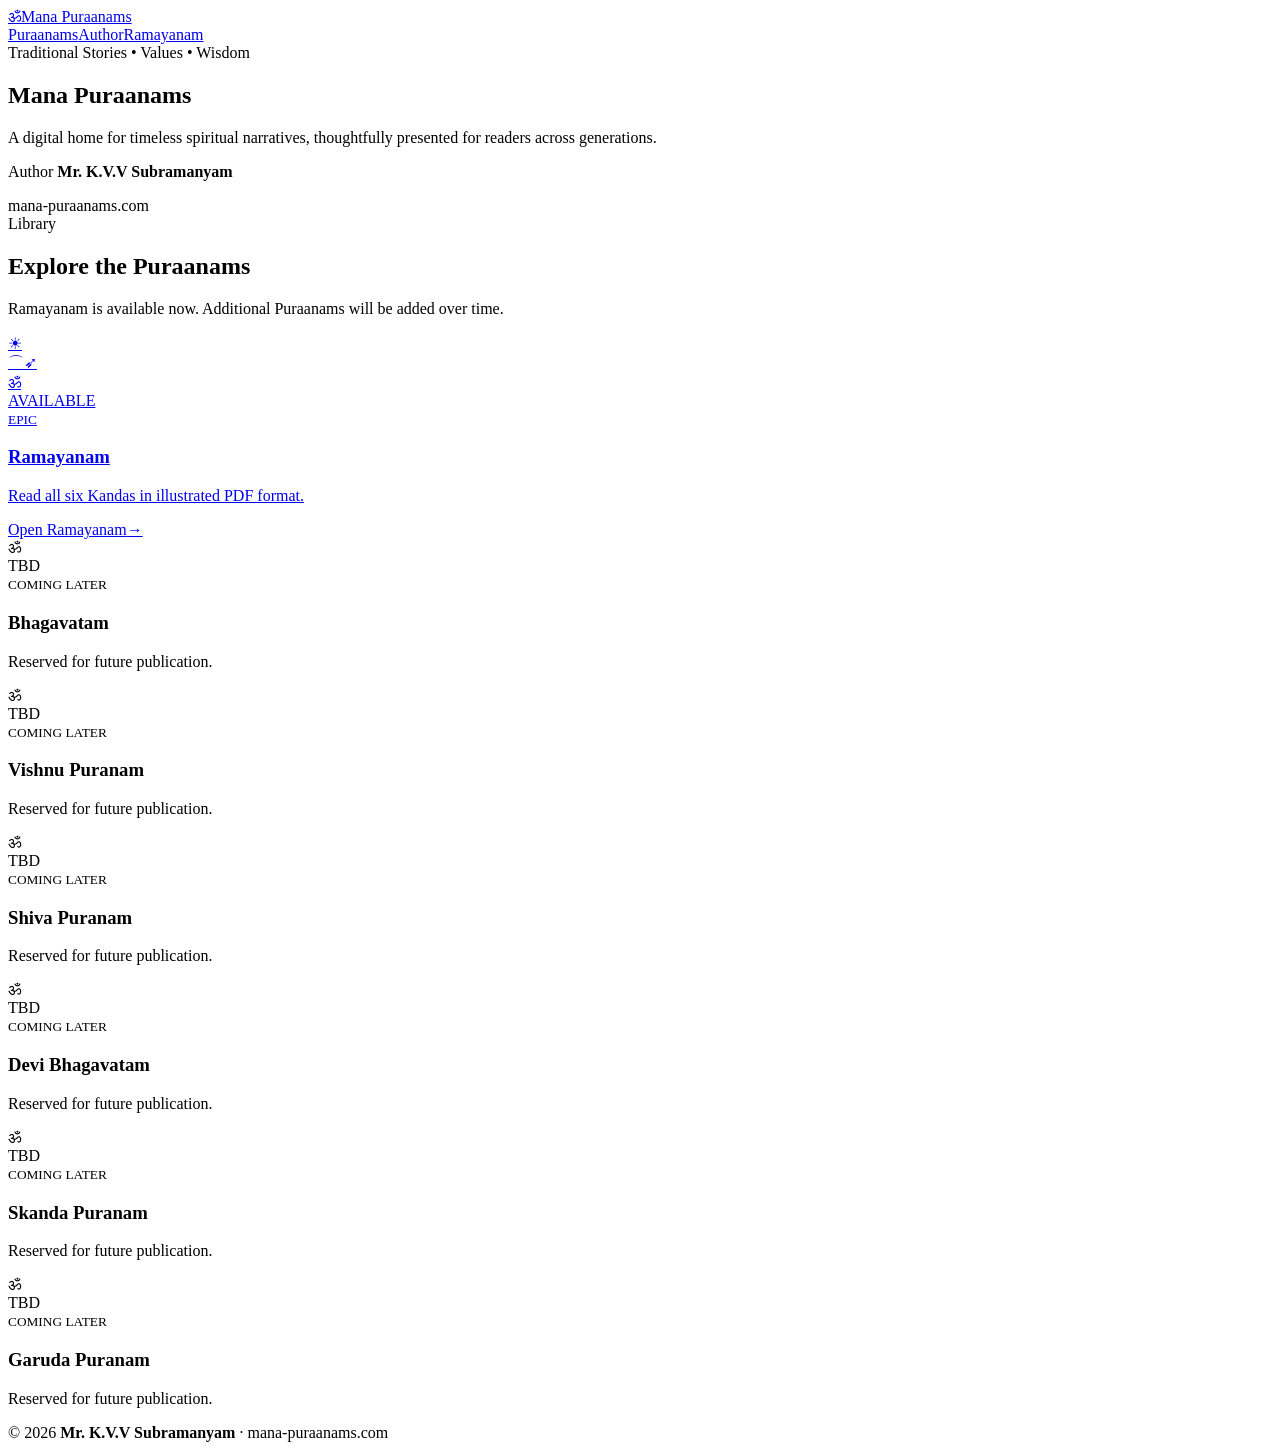
==== index.html @ 80e73da9 "Add Mana Puraanams home page" ====
<!doctype html><html lang="en"><head><meta charset="utf-8"><meta name="viewport" content="width=device-width,initial-scale=1"><title>Mana Puraanams | Mr. K.V.V Subramanyam</title><meta name="description" content="Mana Puraanams — traditional spiritual writings by Mr. K.V.V Subramanyam."><link rel="stylesheet" href="styles.css"></head><body><header class="topbar"><a class="brand" href="index.html"><span class="om">ॐ</span><span>Mana Puraanams</span></a><nav><a href="#library">Puraanams</a><a href="#author">Author</a><a href="ramayanam.html">Ramayanam</a></nav></header><main><section class="hero" id="author"><div class="eyebrow">Traditional Stories • Values • Wisdom</div><h1>Mana Puraanams</h1><p>A digital home for timeless spiritual narratives, thoughtfully presented for readers across generations.</p><p class="author">Author <strong>Mr. K.V.V Subramanyam</strong></p><div class="domain">mana-puraanams.com</div></section><section class="section" id="library"><div class="section-head"><div><div class="eyebrow">Library</div><h2>Explore the Puraanams</h2></div><p>Ramayanam is available now. Additional Puraanams will be added over time.</p></div><div class="grid"><a class="card active" href="ramayanam.html"><div class="thumb ramayana"><span class="sun">☀</span><div class="bow">⌒➶</div><div class="temple">ॐ</div><span class="badge">AVAILABLE</span></div><div class="body"><small>EPIC</small><h3>Ramayanam</h3><p>Read all six Kandas in illustrated PDF format.</p></div><div class="foot"><span>Open Ramayanam</span><b>→</b></div></a><article class="card tbd"><div class="thumb"><div class="symbol">ॐ</div><span class="badge">TBD</span></div><div class="body"><small>COMING LATER</small><h3>Bhagavatam</h3><p>Reserved for future publication.</p></div></article><article class="card tbd"><div class="thumb"><div class="symbol">ॐ</div><span class="badge">TBD</span></div><div class="body"><small>COMING LATER</small><h3>Vishnu Puranam</h3><p>Reserved for future publication.</p></div></article><article class="card tbd"><div class="thumb"><div class="symbol">ॐ</div><span class="badge">TBD</span></div><div class="body"><small>COMING LATER</small><h3>Shiva Puranam</h3><p>Reserved for future publication.</p></div></article><article class="card tbd"><div class="thumb"><div class="symbol">ॐ</div><span class="badge">TBD</span></div><div class="body"><small>COMING LATER</small><h3>Devi Bhagavatam</h3><p>Reserved for future publication.</p></div></article><article class="card tbd"><div class="thumb"><div class="symbol">ॐ</div><span class="badge">TBD</span></div><div class="body"><small>COMING LATER</small><h3>Skanda Puranam</h3><p>Reserved for future publication.</p></div></article><article class="card tbd"><div class="thumb"><div class="symbol">ॐ</div><span class="badge">TBD</span></div><div class="body"><small>COMING LATER</small><h3>Garuda Puranam</h3><p>Reserved for future publication.</p></div></article></div></section></main><footer>© <span id="y"></span> <strong>Mr. K.V.V Subramanyam</strong> · mana-puraanams.com</footer><script>document.getElementById('y').textContent=new Date().getFullYear()</script></body></html>
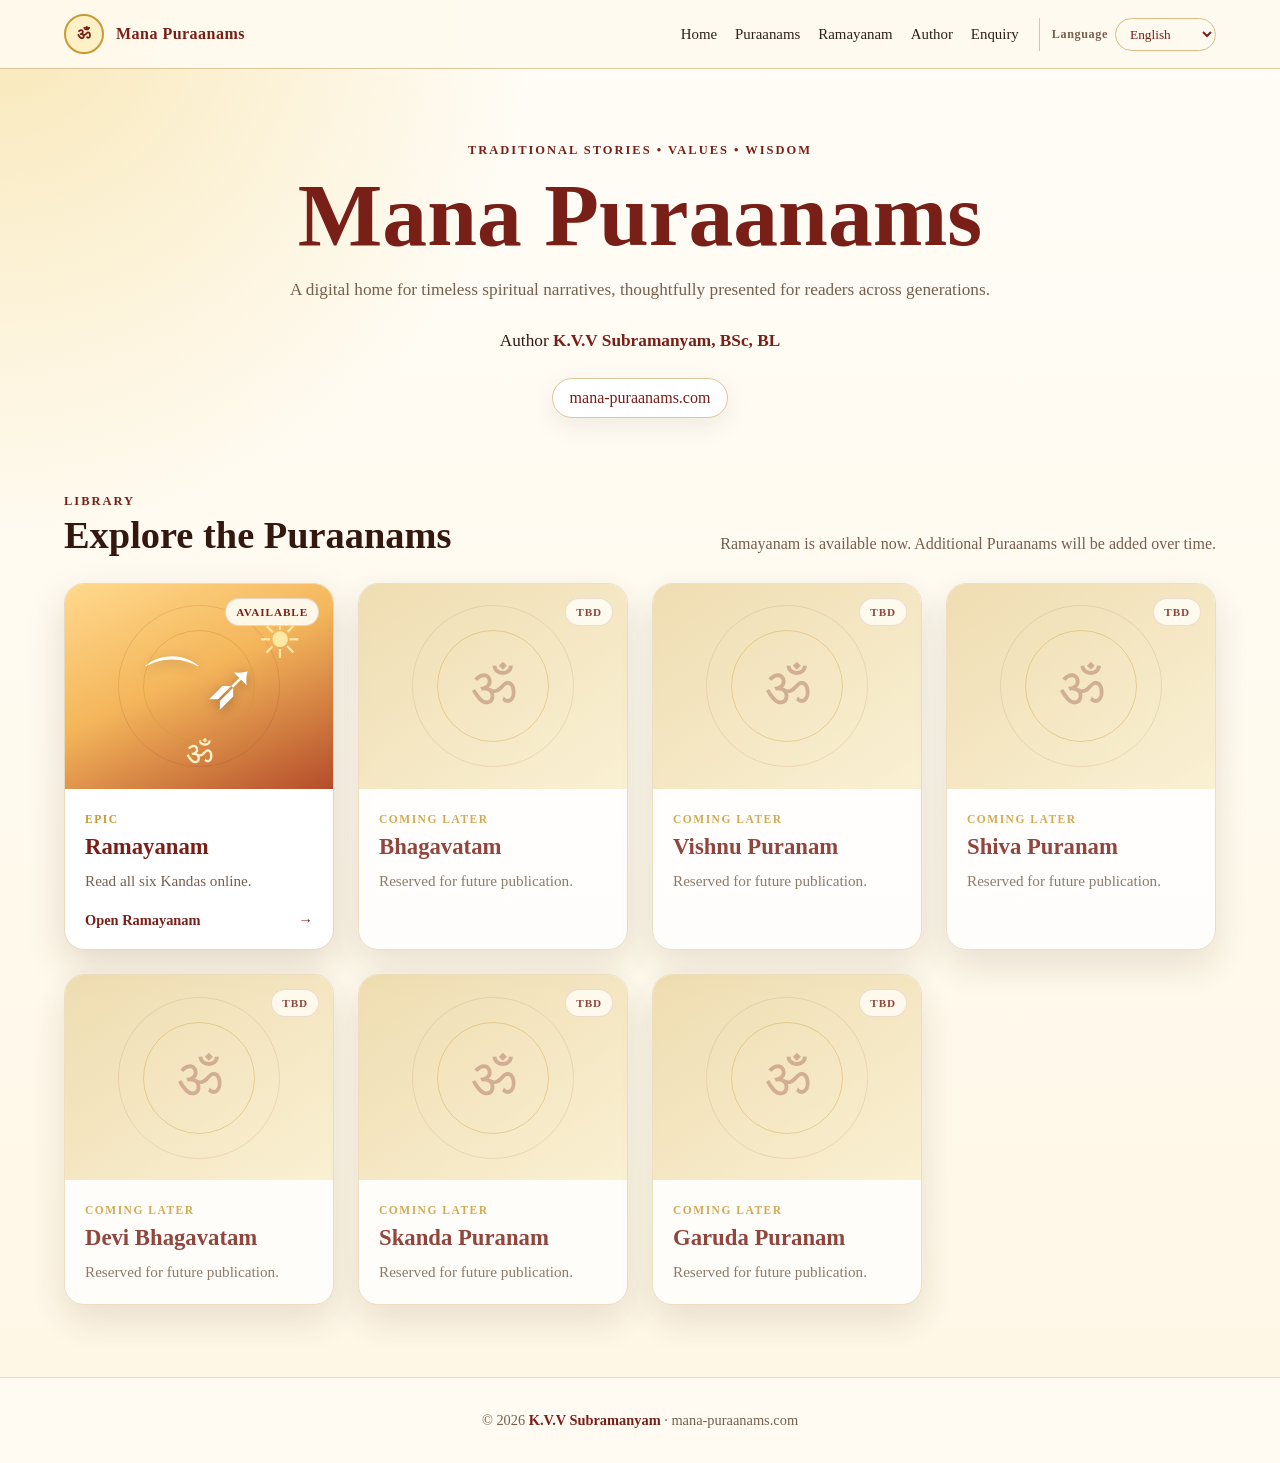
==== commit f753cc2c: "Link author, enquiry and language selector from home page" ====
--- a/index.html
+++ b/index.html
@@ -1 +1 @@
-<!doctype html><html lang="en"><head><meta charset="utf-8"><meta name="viewport" content="width=device-width,initial-scale=1"><title>Mana Puraanams | Mr. K.V.V Subramanyam</title><meta name="description" content="Mana Puraanams — traditional spiritual writings by Mr. K.V.V Subramanyam."><link rel="stylesheet" href="styles.css"></head><body><header class="topbar"><a class="brand" href="index.html"><span class="om">ॐ</span><span>Mana Puraanams</span></a><nav><a href="#library">Puraanams</a><a href="#author">Author</a><a href="ramayanam.html">Ramayanam</a></nav></header><main><section class="hero" id="author"><div class="eyebrow">Traditional Stories • Values • Wisdom</div><h1>Mana Puraanams</h1><p>A digital home for timeless spiritual narratives, thoughtfully presented for readers across generations.</p><p class="author">Author <strong>Mr. K.V.V Subramanyam</strong></p><div class="domain">mana-puraanams.com</div></section><section class="section" id="library"><div class="section-head"><div><div class="eyebrow">Library</div><h2>Explore the Puraanams</h2></div><p>Ramayanam is available now. Additional Puraanams will be added over time.</p></div><div class="grid"><a class="card active" href="ramayanam.html"><div class="thumb ramayana"><span class="sun">☀</span><div class="bow">⌒➶</div><div class="temple">ॐ</div><span class="badge">AVAILABLE</span></div><div class="body"><small>EPIC</small><h3>Ramayanam</h3><p>Read all six Kandas in illustrated PDF format.</p></div><div class="foot"><span>Open Ramayanam</span><b>→</b></div></a><article class="card tbd"><div class="thumb"><div class="symbol">ॐ</div><span class="badge">TBD</span></div><div class="body"><small>COMING LATER</small><h3>Bhagavatam</h3><p>Reserved for future publication.</p></div></article><article class="card tbd"><div class="thumb"><div class="symbol">ॐ</div><span class="badge">TBD</span></div><div class="body"><small>COMING LATER</small><h3>Vishnu Puranam</h3><p>Reserved for future publication.</p></div></article><article class="card tbd"><div class="thumb"><div class="symbol">ॐ</div><span class="badge">TBD</span></div><div class="body"><small>COMING LATER</small><h3>Shiva Puranam</h3><p>Reserved for future publication.</p></div></article><article class="card tbd"><div class="thumb"><div class="symbol">ॐ</div><span class="badge">TBD</span></div><div class="body"><small>COMING LATER</small><h3>Devi Bhagavatam</h3><p>Reserved for future publication.</p></div></article><article class="card tbd"><div class="thumb"><div class="symbol">ॐ</div><span class="badge">TBD</span></div><div class="body"><small>COMING LATER</small><h3>Skanda Puranam</h3><p>Reserved for future publication.</p></div></article><article class="card tbd"><div class="thumb"><div class="symbol">ॐ</div><span class="badge">TBD</span></div><div class="body"><small>COMING LATER</small><h3>Garuda Puranam</h3><p>Reserved for future publication.</p></div></article></div></section></main><footer>© <span id="y"></span> <strong>Mr. K.V.V Subramanyam</strong> · mana-puraanams.com</footer><script>document.getElementById('y').textContent=new Date().getFullYear()</script></body></html>+<!doctype html><html lang="en"><head><meta charset="utf-8"><meta name="viewport" content="width=device-width,initial-scale=1"><title>Mana Puraanams | K.V.V Subramanyam</title><meta name="description" content="Mana Puraanams — traditional spiritual writings by K.V.V Subramanyam."><link rel="stylesheet" href="styles.css"><script src="site.js" defer></script></head><body><header class="topbar"><a class="brand" href="index.html"><span class="om">ॐ</span><span>Mana Puraanams</span></a><nav></nav></header><main><section class="hero"><div class="eyebrow">Traditional Stories • Values • Wisdom</div><h1>Mana Puraanams</h1><p>A digital home for timeless spiritual narratives, thoughtfully presented for readers across generations.</p><p class="author">Author <strong><a href="author.html">K.V.V Subramanyam, BSc, BL</a></strong></p><div class="domain">mana-puraanams.com</div></section><section class="section" id="library"><div class="section-head"><div><div class="eyebrow">Library</div><h2>Explore the Puraanams</h2></div><p>Ramayanam is available now. Additional Puraanams will be added over time.</p></div><div class="grid"><a class="card active" href="ramayanam.html"><div class="thumb ramayana"><span class="sun">☀</span><div class="bow">⌒➶</div><div class="temple">ॐ</div><span class="badge">AVAILABLE</span></div><div class="body"><small>EPIC</small><h3>Ramayanam</h3><p>Read all six Kandas online.</p></div><div class="foot"><span>Open Ramayanam</span><b>→</b></div></a><article class="card tbd"><div class="thumb"><div class="symbol">ॐ</div><span class="badge">TBD</span></div><div class="body"><small>COMING LATER</small><h3>Bhagavatam</h3><p>Reserved for future publication.</p></div></article><article class="card tbd"><div class="thumb"><div class="symbol">ॐ</div><span class="badge">TBD</span></div><div class="body"><small>COMING LATER</small><h3>Vishnu Puranam</h3><p>Reserved for future publication.</p></div></article><article class="card tbd"><div class="thumb"><div class="symbol">ॐ</div><span class="badge">TBD</span></div><div class="body"><small>COMING LATER</small><h3>Shiva Puranam</h3><p>Reserved for future publication.</p></div></article><article class="card tbd"><div class="thumb"><div class="symbol">ॐ</div><span class="badge">TBD</span></div><div class="body"><small>COMING LATER</small><h3>Devi Bhagavatam</h3><p>Reserved for future publication.</p></div></article><article class="card tbd"><div class="thumb"><div class="symbol">ॐ</div><span class="badge">TBD</span></div><div class="body"><small>COMING LATER</small><h3>Skanda Puranam</h3><p>Reserved for future publication.</p></div></article><article class="card tbd"><div class="thumb"><div class="symbol">ॐ</div><span class="badge">TBD</span></div><div class="body"><small>COMING LATER</small><h3>Garuda Puranam</h3><p>Reserved for future publication.</p></div></article></div></section></main><footer>© <span id="y"></span> <strong>K.V.V Subramanyam</strong> · mana-puraanams.com</footer><script>document.getElementById('y').textContent=new Date().getFullYear()</script></body></html>
--- a/styles.css
+++ b/styles.css
@@ -0,0 +1 @@
+:root{--maroon:#781f18;--deep:#34170f;--gold:#c99a34;--cream:#fff8e9;--paper:#f3dfb6;--ink:#2e2119;--muted:#765f4d;--shadow:0 16px 38px rgba(58,31,14,.15)}*{box-sizing:border-box}html{scroll-behavior:smooth}body{margin:0;font-family:Georgia,'Times New Roman',serif;color:var(--ink);background:radial-gradient(circle at top left,#f8e7b6 0,transparent 28%),linear-gradient(#fffdf8,#fff7e5)}a{text-decoration:none;color:inherit}.topbar{position:sticky;top:0;z-index:20;display:flex;justify-content:space-between;align-items:center;padding:14px clamp(20px,5vw,70px);background:rgba(255,250,239,.95);border-bottom:1px solid #dcc79b;backdrop-filter:blur(12px)}.brand{display:flex;align-items:center;gap:12px;color:var(--maroon);font-weight:700;letter-spacing:.03em}.om{display:grid;place-items:center;width:40px;height:40px;border:2px solid var(--gold);border-radius:50%;background:#fff1c7}.topbar nav{display:flex;gap:22px;font-size:.93rem}.topbar nav a:hover{color:var(--maroon)}.hero,.pagehero{text-align:center;padding:74px 20px 48px}.pagehero{padding-bottom:28px}.eyebrow{color:var(--maroon);font-size:.78rem;font-weight:700;letter-spacing:.16em;text-transform:uppercase}.hero h1,.pagehero h1{font-size:clamp(2.7rem,7vw,5.8rem);line-height:.95;color:var(--maroon);margin:14px 0 18px}.pagehero h1{font-size:clamp(2.5rem,6vw,4.8rem)}.hero>p,.pagehero>p{max-width:760px;margin:0 auto;color:var(--muted);font-size:1.08rem;line-height:1.7}.author{margin-top:22px!important;color:var(--deep)!important}.author strong{color:var(--maroon)}.domain{display:inline-block;margin-top:22px;padding:10px 17px;border:1px solid #dcc79b;background:#fff;border-radius:999px;color:var(--maroon);box-shadow:0 8px 24px rgba(70,40,20,.08)}.section{max-width:1400px;margin:auto;padding:28px clamp(20px,5vw,78px) 72px}.section-head{display:flex;justify-content:space-between;align-items:end;gap:28px;margin-bottom:26px}.section-head h2{margin:4px 0 0;font-size:clamp(1.9rem,3vw,2.8rem);color:var(--deep)}.section-head p{max-width:560px;margin:0;color:var(--muted);line-height:1.6}.grid{display:grid;grid-template-columns:repeat(auto-fit,minmax(245px,1fr));gap:24px}.kandas{grid-template-columns:repeat(auto-fit,minmax(280px,1fr))}.card{overflow:hidden;border:1px solid #ead9b8;border-radius:20px;background:#fff;box-shadow:var(--shadow);transition:.22s}.active:hover{transform:translateY(-5px);box-shadow:0 20px 44px rgba(58,31,14,.2);border-color:#d6af5f}.thumb{height:205px;position:relative;display:grid;place-items:center;background:linear-gradient(145deg,#ecd7a5,#f9efce);overflow:hidden}.thumb:before,.thumb:after{content:'';position:absolute;width:160px;height:160px;border:1px solid rgba(120,31,24,.12);border-radius:50%}.thumb:after{width:110px;height:110px;border-color:rgba(201,154,52,.45)}.ramayana{background:linear-gradient(155deg,#ffd98d 0%,#f4b65b 45%,#b44d2a 100%);color:#fff}.sun{position:absolute;top:26px;right:30px;font-size:3.2rem;color:#ffe9a4}.bow{font-size:4rem;text-shadow:0 3px 12px rgba(0,0,0,.28)}.temple{position:absolute;bottom:18px;font-size:2rem;color:#fff3c9}.symbol{font-size:3.4rem;color:rgba(120,31,24,.35)}.scene{font-size:4.1rem;filter:drop-shadow(0 5px 4px rgba(0,0,0,.12));z-index:1}.k1{background:linear-gradient(150deg,#ffe4a8,#e49b50)}.k2{background:linear-gradient(150deg,#ffe8bb,#c98b56)}.k3{background:linear-gradient(150deg,#cfe7b5,#678c50)}.k4{background:linear-gradient(150deg,#ead5ab,#b57b45)}.k5{background:linear-gradient(150deg,#c9e8ef,#5597b2)}.k6{background:linear-gradient(150deg,#e9b99e,#9d4332)}.badge{position:absolute;top:14px;right:14px;padding:7px 10px;border-radius:999px;background:rgba(255,251,241,.95);border:1px solid rgba(120,31,24,.16);font-size:.7rem;font-weight:700;letter-spacing:.08em;color:var(--maroon);z-index:2}.body{padding:20px}.body small{font-size:.72rem;color:var(--gold);letter-spacing:.13em;font-weight:700}.body h3{font-size:1.42rem;color:var(--maroon);margin:7px 0 9px}.body p{margin:0;color:var(--muted);line-height:1.55;font-size:.95rem}.foot{display:flex;justify-content:space-between;align-items:center;padding:0 20px 20px;color:var(--maroon);font-size:.9rem;font-weight:700}.tbd{opacity:.82}.crumb{font-size:.9rem;color:var(--muted);margin-bottom:16px}.crumb a{color:var(--maroon)}footer{text-align:center;border-top:1px solid #ead9b8;padding:34px 20px;color:var(--muted);background:rgba(255,255,255,.55);font-size:.9rem}footer strong{color:var(--maroon)}@media(max-width:720px){.topbar nav{display:none}.section-head{flex-direction:column;align-items:flex-start}.hero{padding-top:54px}.thumb{height:190px}}
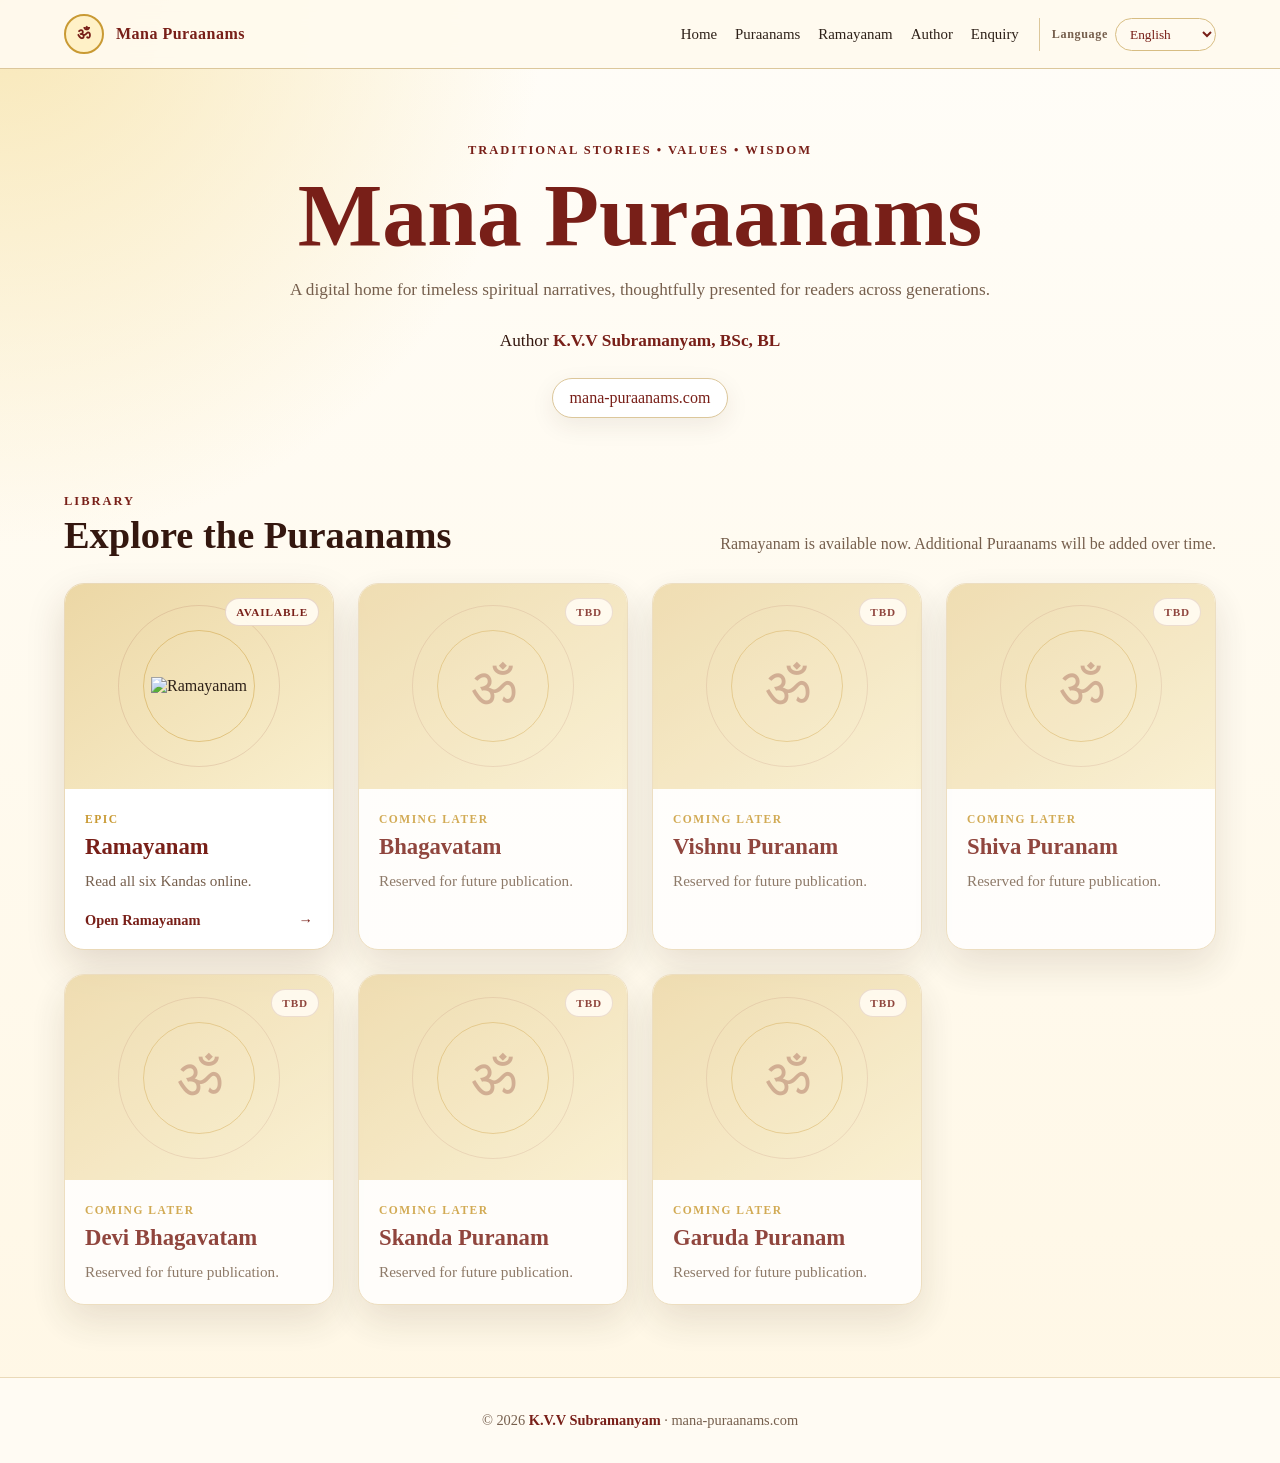
==== commit 557044bf: "Use multilingual Ramayanam artwork on homepage" ====
--- a/index.html
+++ b/index.html
@@ -1 +1 @@
-<!doctype html><html lang="en"><head><meta charset="utf-8"><meta name="viewport" content="width=device-width,initial-scale=1"><title>Mana Puraanams | K.V.V Subramanyam</title><meta name="description" content="Mana Puraanams — traditional spiritual writings by K.V.V Subramanyam."><link rel="stylesheet" href="styles.css"><script src="site.js" defer></script></head><body><header class="topbar"><a class="brand" href="index.html"><span class="om">ॐ</span><span>Mana Puraanams</span></a><nav></nav></header><main><section class="hero"><div class="eyebrow">Traditional Stories • Values • Wisdom</div><h1>Mana Puraanams</h1><p>A digital home for timeless spiritual narratives, thoughtfully presented for readers across generations.</p><p class="author">Author <strong><a href="author.html">K.V.V Subramanyam, BSc, BL</a></strong></p><div class="domain">mana-puraanams.com</div></section><section class="section" id="library"><div class="section-head"><div><div class="eyebrow">Library</div><h2>Explore the Puraanams</h2></div><p>Ramayanam is available now. Additional Puraanams will be added over time.</p></div><div class="grid"><a class="card active" href="ramayanam.html"><div class="thumb ramayana"><span class="sun">☀</span><div class="bow">⌒➶</div><div class="temple">ॐ</div><span class="badge">AVAILABLE</span></div><div class="body"><small>EPIC</small><h3>Ramayanam</h3><p>Read all six Kandas online.</p></div><div class="foot"><span>Open Ramayanam</span><b>→</b></div></a><article class="card tbd"><div class="thumb"><div class="symbol">ॐ</div><span class="badge">TBD</span></div><div class="body"><small>COMING LATER</small><h3>Bhagavatam</h3><p>Reserved for future publication.</p></div></article><article class="card tbd"><div class="thumb"><div class="symbol">ॐ</div><span class="badge">TBD</span></div><div class="body"><small>COMING LATER</small><h3>Vishnu Puranam</h3><p>Reserved for future publication.</p></div></article><article class="card tbd"><div class="thumb"><div class="symbol">ॐ</div><span class="badge">TBD</span></div><div class="body"><small>COMING LATER</small><h3>Shiva Puranam</h3><p>Reserved for future publication.</p></div></article><article class="card tbd"><div class="thumb"><div class="symbol">ॐ</div><span class="badge">TBD</span></div><div class="body"><small>COMING LATER</small><h3>Devi Bhagavatam</h3><p>Reserved for future publication.</p></div></article><article class="card tbd"><div class="thumb"><div class="symbol">ॐ</div><span class="badge">TBD</span></div><div class="body"><small>COMING LATER</small><h3>Skanda Puranam</h3><p>Reserved for future publication.</p></div></article><article class="card tbd"><div class="thumb"><div class="symbol">ॐ</div><span class="badge">TBD</span></div><div class="body"><small>COMING LATER</small><h3>Garuda Puranam</h3><p>Reserved for future publication.</p></div></article></div></section></main><footer>© <span id="y"></span> <strong>K.V.V Subramanyam</strong> · mana-puraanams.com</footer><script>document.getElementById('y').textContent=new Date().getFullYear()</script></body></html>+<!doctype html><html lang="en"><head><meta charset="utf-8"><meta name="viewport" content="width=device-width,initial-scale=1"><title>Mana Puraanams | K.V.V Subramanyam</title><meta name="description" content="Mana Puraanams — traditional spiritual writings by K.V.V Subramanyam."><link rel="stylesheet" href="styles.css"><script src="site.js" defer></script></head><body><header class="topbar"><a class="brand" href="index.html"><span class="om">ॐ</span><span>Mana Puraanams</span></a><nav></nav></header><main><section class="hero"><div class="eyebrow">Traditional Stories • Values • Wisdom</div><h1>Mana Puraanams</h1><p>A digital home for timeless spiritual narratives, thoughtfully presented for readers across generations.</p><p class="author">Author <strong><a href="author.html">K.V.V Subramanyam, BSc, BL</a></strong></p><div class="domain">mana-puraanams.com</div></section><section class="section" id="library"><div class="section-head"><div><div class="eyebrow">Library</div><h2>Explore the Puraanams</h2></div><p>Ramayanam is available now. Additional Puraanams will be added over time.</p></div><div class="grid"><a class="card active" href="ramayanam.html"><div class="thumb ramayanam-thumb-wrap"><img class="ramayanam-thumb" data-ramayanam-thumb alt="Ramayanam"><span class="badge">AVAILABLE</span></div><div class="body"><small>EPIC</small><h3>Ramayanam</h3><p>Read all six Kandas online.</p></div><div class="foot"><span>Open Ramayanam</span><b>→</b></div></a><article class="card tbd"><div class="thumb"><div class="symbol">ॐ</div><span class="badge">TBD</span></div><div class="body"><small>COMING LATER</small><h3>Bhagavatam</h3><p>Reserved for future publication.</p></div></article><article class="card tbd"><div class="thumb"><div class="symbol">ॐ</div><span class="badge">TBD</span></div><div class="body"><small>COMING LATER</small><h3>Vishnu Puranam</h3><p>Reserved for future publication.</p></div></article><article class="card tbd"><div class="thumb"><div class="symbol">ॐ</div><span class="badge">TBD</span></div><div class="body"><small>COMING LATER</small><h3>Shiva Puranam</h3><p>Reserved for future publication.</p></div></article><article class="card tbd"><div class="thumb"><div class="symbol">ॐ</div><span class="badge">TBD</span></div><div class="body"><small>COMING LATER</small><h3>Devi Bhagavatam</h3><p>Reserved for future publication.</p></div></article><article class="card tbd"><div class="thumb"><div class="symbol">ॐ</div><span class="badge">TBD</span></div><div class="body"><small>COMING LATER</small><h3>Skanda Puranam</h3><p>Reserved for future publication.</p></div></article><article class="card tbd"><div class="thumb"><div class="symbol">ॐ</div><span class="badge">TBD</span></div><div class="body"><small>COMING LATER</small><h3>Garuda Puranam</h3><p>Reserved for future publication.</p></div></article></div></section></main><footer>© <span id="y"></span> <strong>K.V.V Subramanyam</strong> · mana-puraanams.com</footer><script>document.getElementById('y').textContent=new Date().getFullYear()</script></body></html>
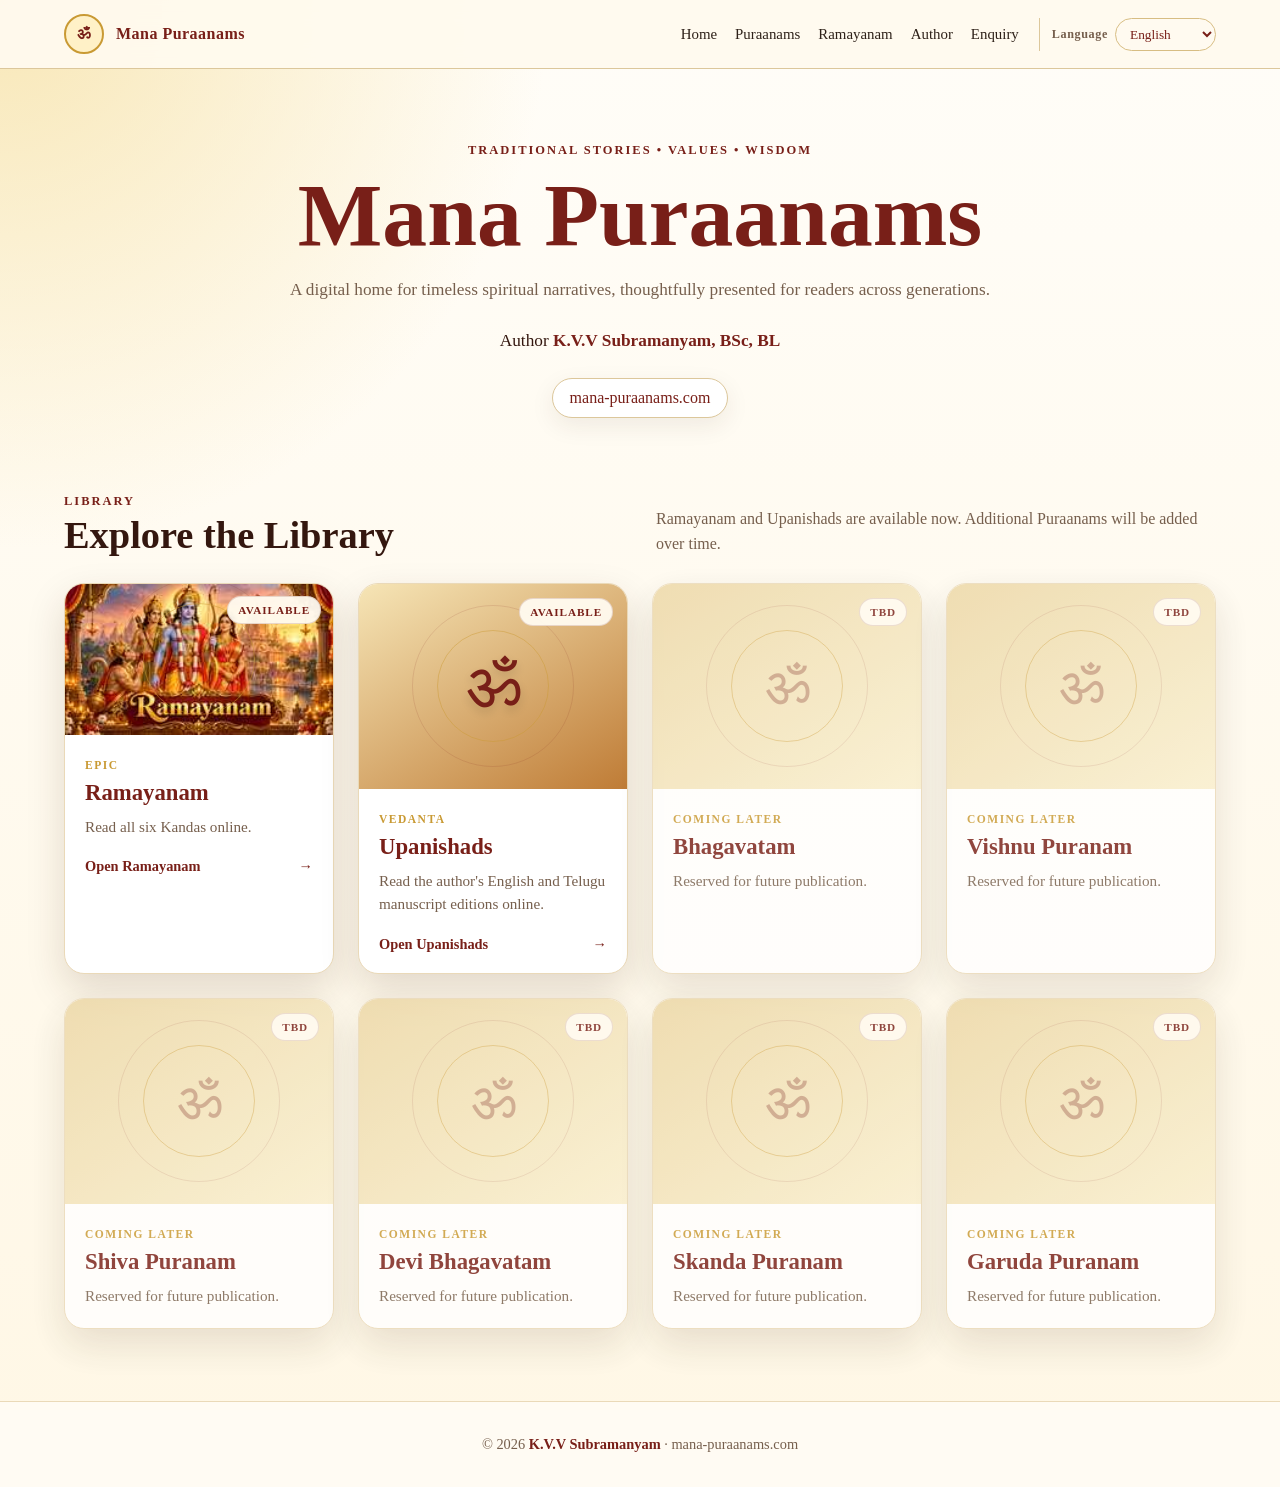
==== commit d93fb069: "Add Upanishads card to homepage" ====
--- a/index.html
+++ b/index.html
@@ -1 +1 @@
-<!doctype html><html lang="en"><head><meta charset="utf-8"><meta name="viewport" content="width=device-width,initial-scale=1"><title>Mana Puraanams | K.V.V Subramanyam</title><meta name="description" content="Mana Puraanams — traditional spiritual writings by K.V.V Subramanyam."><link rel="stylesheet" href="styles.css"><script src="site.js" defer></script></head><body><header class="topbar"><a class="brand" href="index.html"><span class="om">ॐ</span><span>Mana Puraanams</span></a><nav></nav></header><main><section class="hero"><div class="eyebrow">Traditional Stories • Values • Wisdom</div><h1>Mana Puraanams</h1><p>A digital home for timeless spiritual narratives, thoughtfully presented for readers across generations.</p><p class="author">Author <strong><a href="author.html">K.V.V Subramanyam, BSc, BL</a></strong></p><div class="domain">mana-puraanams.com</div></section><section class="section" id="library"><div class="section-head"><div><div class="eyebrow">Library</div><h2>Explore the Puraanams</h2></div><p>Ramayanam is available now. Additional Puraanams will be added over time.</p></div><div class="grid"><a class="card active" href="ramayanam.html"><div class="thumb ramayanam-thumb-wrap"><img class="ramayanam-thumb" data-ramayanam-thumb alt="Ramayanam"><span class="badge">AVAILABLE</span></div><div class="body"><small>EPIC</small><h3>Ramayanam</h3><p>Read all six Kandas online.</p></div><div class="foot"><span>Open Ramayanam</span><b>→</b></div></a><article class="card tbd"><div class="thumb"><div class="symbol">ॐ</div><span class="badge">TBD</span></div><div class="body"><small>COMING LATER</small><h3>Bhagavatam</h3><p>Reserved for future publication.</p></div></article><article class="card tbd"><div class="thumb"><div class="symbol">ॐ</div><span class="badge">TBD</span></div><div class="body"><small>COMING LATER</small><h3>Vishnu Puranam</h3><p>Reserved for future publication.</p></div></article><article class="card tbd"><div class="thumb"><div class="symbol">ॐ</div><span class="badge">TBD</span></div><div class="body"><small>COMING LATER</small><h3>Shiva Puranam</h3><p>Reserved for future publication.</p></div></article><article class="card tbd"><div class="thumb"><div class="symbol">ॐ</div><span class="badge">TBD</span></div><div class="body"><small>COMING LATER</small><h3>Devi Bhagavatam</h3><p>Reserved for future publication.</p></div></article><article class="card tbd"><div class="thumb"><div class="symbol">ॐ</div><span class="badge">TBD</span></div><div class="body"><small>COMING LATER</small><h3>Skanda Puranam</h3><p>Reserved for future publication.</p></div></article><article class="card tbd"><div class="thumb"><div class="symbol">ॐ</div><span class="badge">TBD</span></div><div class="body"><small>COMING LATER</small><h3>Garuda Puranam</h3><p>Reserved for future publication.</p></div></article></div></section></main><footer>© <span id="y"></span> <strong>K.V.V Subramanyam</strong> · mana-puraanams.com</footer><script>document.getElementById('y').textContent=new Date().getFullYear()</script></body></html>+<!doctype html><html lang="en"><head><meta charset="utf-8"><meta name="viewport" content="width=device-width,initial-scale=1"><title>Mana Puraanams | K.V.V Subramanyam</title><meta name="description" content="Mana Puraanams — traditional spiritual writings by K.V.V Subramanyam."><link rel="stylesheet" href="styles.css"><script src="site.js" defer></script></head><body><header class="topbar"><a class="brand" href="index.html"><span class="om">ॐ</span><span>Mana Puraanams</span></a><nav></nav></header><main><section class="hero"><div class="eyebrow">Traditional Stories • Values • Wisdom</div><h1>Mana Puraanams</h1><p>A digital home for timeless spiritual narratives, thoughtfully presented for readers across generations.</p><p class="author">Author <strong><a href="author.html">K.V.V Subramanyam, BSc, BL</a></strong></p><div class="domain">mana-puraanams.com</div></section><section class="section" id="library"><div class="section-head"><div><div class="eyebrow">Library</div><h2>Explore the Library</h2></div><p>Ramayanam and Upanishads are available now. Additional Puraanams will be added over time.</p></div><div class="grid"><a class="card active" href="ramayanam.html"><div class="thumb ramayanam-thumb-wrap"><img class="ramayanam-thumb" data-ramayanam-thumb alt="Ramayanam"><span class="badge">AVAILABLE</span></div><div class="body"><small>EPIC</small><h3>Ramayanam</h3><p>Read all six Kandas online.</p></div><div class="foot"><span>Open Ramayanam</span><b>→</b></div></a><a class="card active" href="upanishads.html"><div class="thumb" style="background:linear-gradient(150deg,#f6e5b6,#bf7c36)"><div class="scene" style="color:#781f18;font-family:Georgia,'Times New Roman',serif">ॐ</div><span class="badge">AVAILABLE</span></div><div class="body"><small>VEDANTA</small><h3>Upanishads</h3><p>Read the author's English and Telugu manuscript editions online.</p></div><div class="foot"><span>Open Upanishads</span><b>→</b></div></a><article class="card tbd"><div class="thumb"><div class="symbol">ॐ</div><span class="badge">TBD</span></div><div class="body"><small>COMING LATER</small><h3>Bhagavatam</h3><p>Reserved for future publication.</p></div></article><article class="card tbd"><div class="thumb"><div class="symbol">ॐ</div><span class="badge">TBD</span></div><div class="body"><small>COMING LATER</small><h3>Vishnu Puranam</h3><p>Reserved for future publication.</p></div></article><article class="card tbd"><div class="thumb"><div class="symbol">ॐ</div><span class="badge">TBD</span></div><div class="body"><small>COMING LATER</small><h3>Shiva Puranam</h3><p>Reserved for future publication.</p></div></article><article class="card tbd"><div class="thumb"><div class="symbol">ॐ</div><span class="badge">TBD</span></div><div class="body"><small>COMING LATER</small><h3>Devi Bhagavatam</h3><p>Reserved for future publication.</p></div></article><article class="card tbd"><div class="thumb"><div class="symbol">ॐ</div><span class="badge">TBD</span></div><div class="body"><small>COMING LATER</small><h3>Skanda Puranam</h3><p>Reserved for future publication.</p></div></article><article class="card tbd"><div class="thumb"><div class="symbol">ॐ</div><span class="badge">TBD</span></div><div class="body"><small>COMING LATER</small><h3>Garuda Puranam</h3><p>Reserved for future publication.</p></div></article></div></section></main><footer>© <span id="y"></span> <strong>K.V.V Subramanyam</strong> · mana-puraanams.com</footer><script>document.getElementById('y').textContent=new Date().getFullYear()</script></body></html>
